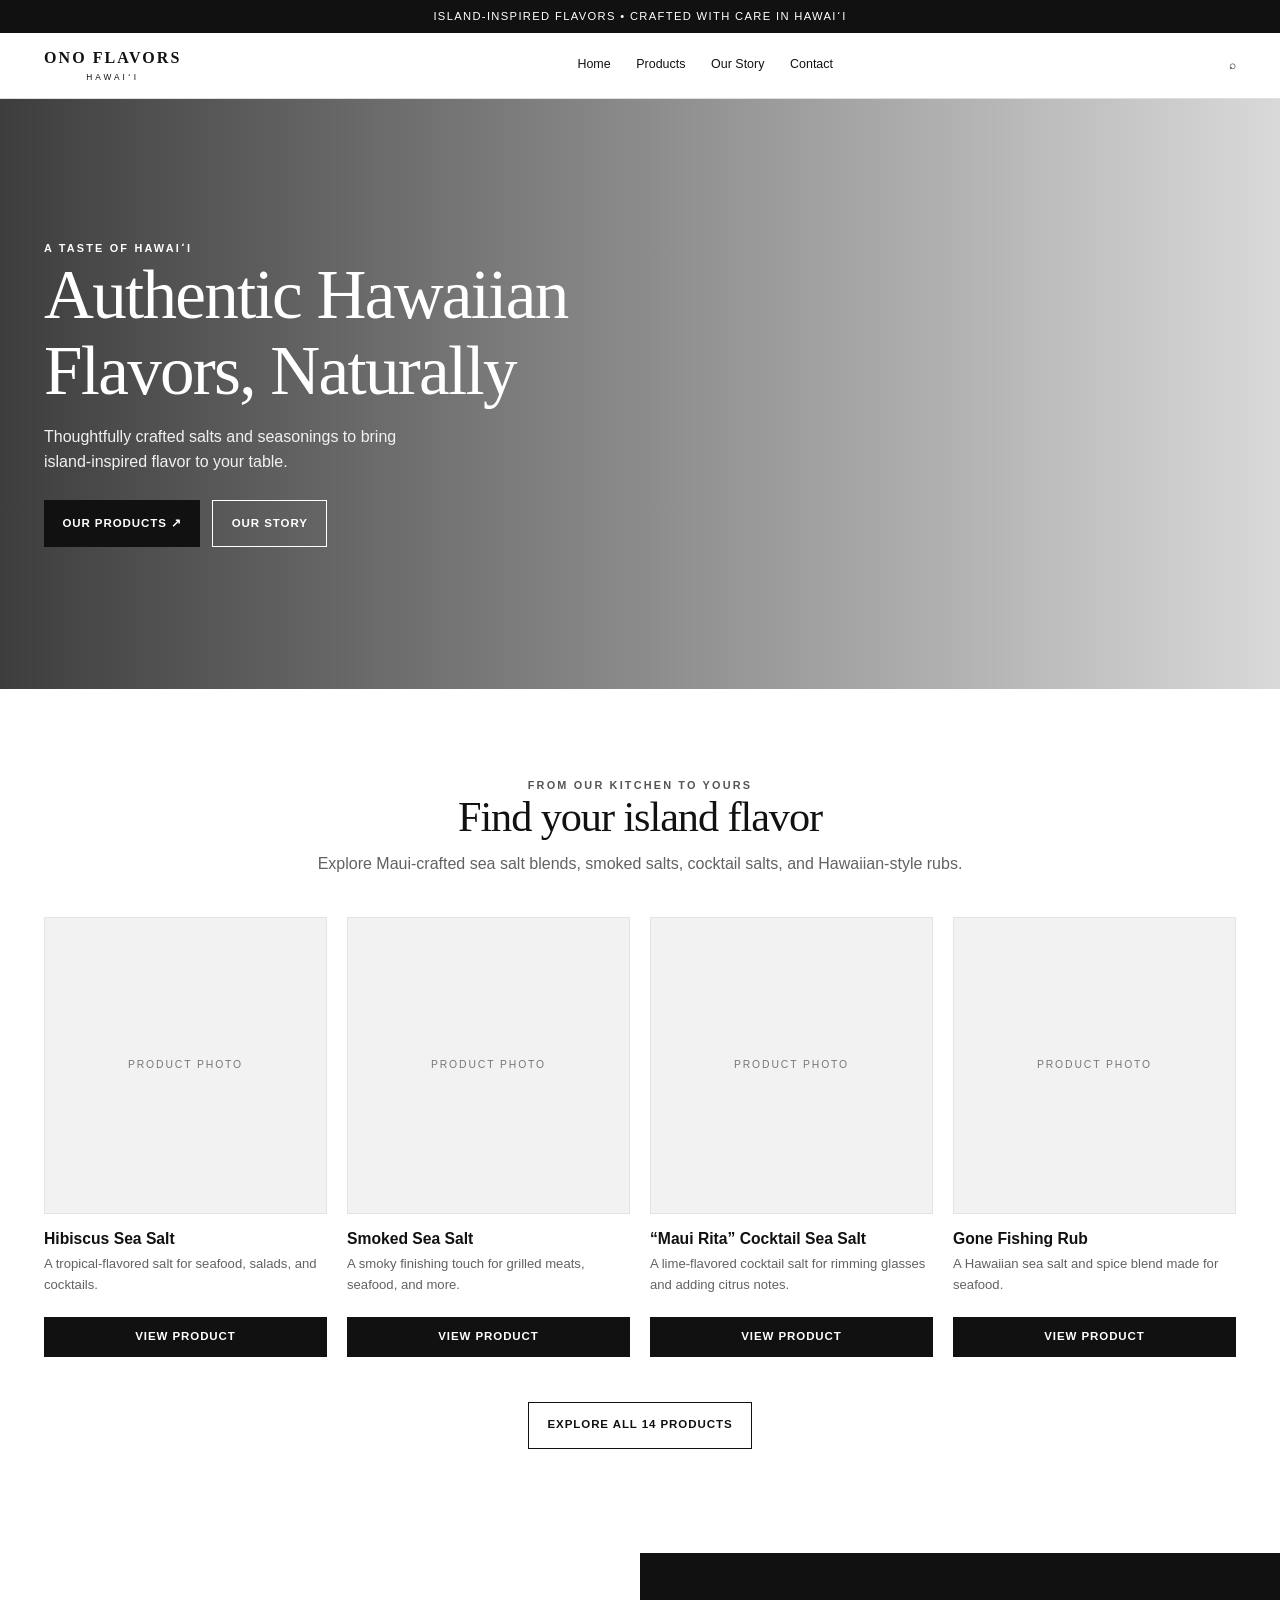
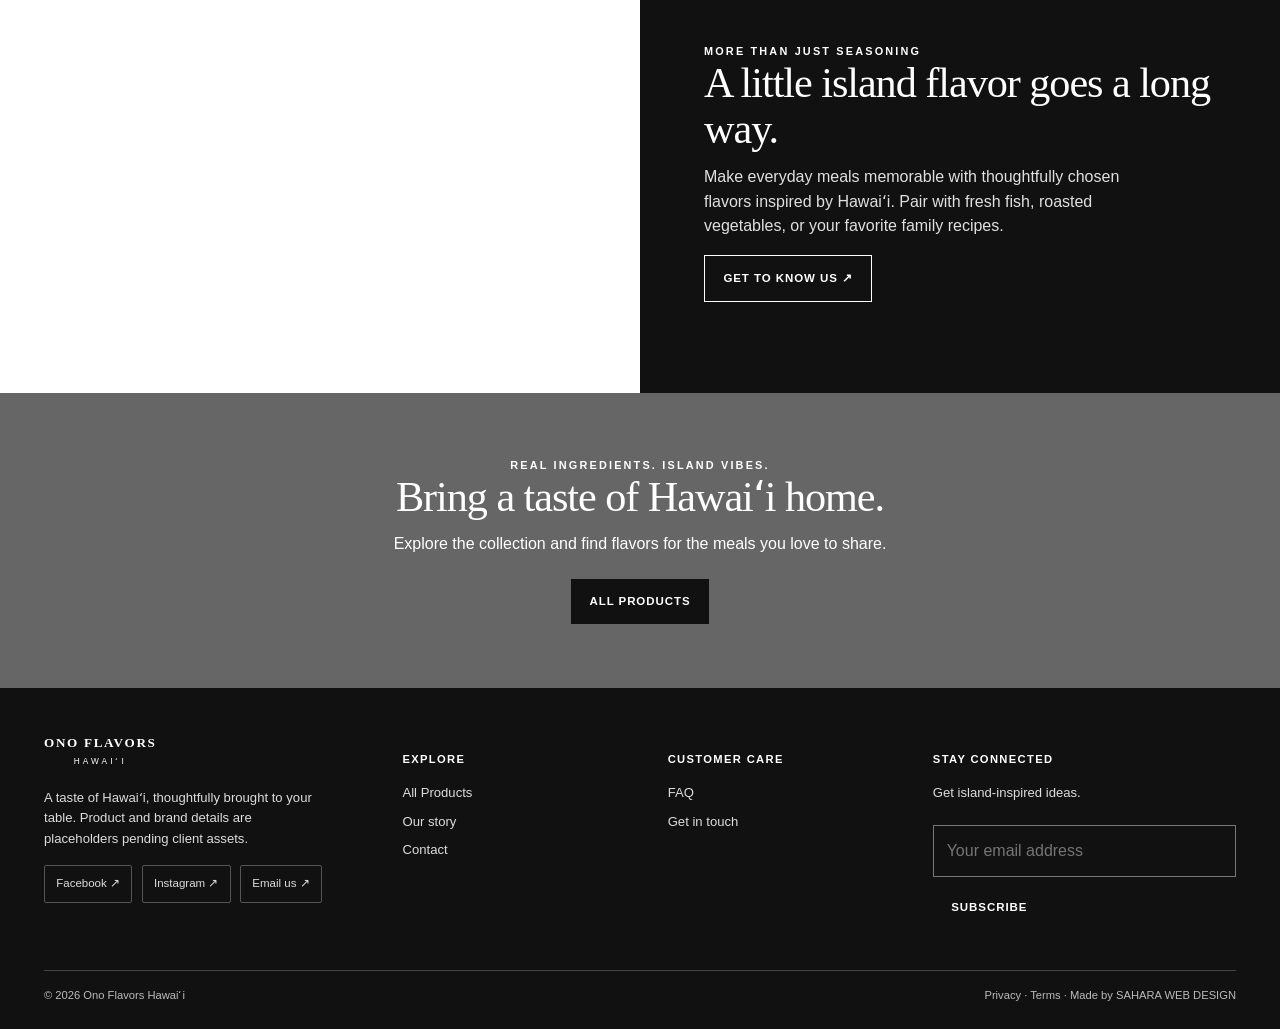
==== index.html @ c67eb8cb "Add files via upload" ====
<!doctype html><html lang="en"><head><meta charset="utf-8"><meta name="viewport" content="width=device-width,initial-scale=1"><meta name="description" content="Ono Flavors Hawaiʻi — island-inspired salts, seasonings, and recipes."><title>Home | Ono Flavors Hawaiʻi</title><link rel="stylesheet" href="assets/styles.css"></head><body>
<div class="announcement">Island-inspired flavors • Crafted with care in Hawaiʻi</div>
<header class="header"><nav class="nav" aria-label="Main navigation">
<button class="icon-button menu-toggle" data-menu-toggle aria-label="Open menu" aria-expanded="false">☰</button>
<a class="logo" href="index.html" aria-label="Ono Flavors Hawaii home">ONO FLAVORS<small>HAWAIʻI</small></a>
<div class="navlinks" data-nav-links>
<a href="index.html">Home</a><a href="shop.html">Products</a><a href="story.html">Our Story</a><a href="contact.html">Contact</a>
</div>
<div class="nav-actions"><a href="shop.html" aria-label="Search products">⌕</a></div>
</nav></header>

<main>
<section class="hero"><div class="hero-inner"><div class="hero-copy"><div class="eyebrow">A taste of Hawaiʻi</div><h1 class="serif">Authentic Hawaiian<br>Flavors, Naturally</h1><p class="lead">Thoughtfully crafted salts and seasonings to bring island-inspired flavor to your table.</p><div class="button-row"><a class="button" href="shop.html">Our Products ↗</a><a class="button outline" href="story.html">Our story</a></div></div></div></section>
<section class="section"><div class="container"><div class="section-head"><div class="eyebrow">From our kitchen to yours</div><h2 class="serif">Find your island flavor</h2><p>Explore Maui-crafted sea salt blends, smoked salts, cocktail salts, and Hawaiian-style rubs.</p></div><div class="product-grid"><article class="product-card"><a class="product-photo placeholder" href="product.html?id=hibiscus-sea-salt" aria-label="View Hibiscus Sea Salt"></a><div class="product-info"><h3><a href="product.html?id=hibiscus-sea-salt">Hibiscus Sea Salt</a></h3><p>A tropical-flavored salt for seafood, salads, and cocktails.</p><a class="button" href="product.html?id=hibiscus-sea-salt">View product</a></div></article><article class="product-card"><a class="product-photo placeholder" href="product.html?id=smoked-sea-salt" aria-label="View Smoked Sea Salt"></a><div class="product-info"><h3><a href="product.html?id=smoked-sea-salt">Smoked Sea Salt</a></h3><p>A smoky finishing touch for grilled meats, seafood, and more.</p><a class="button" href="product.html?id=smoked-sea-salt">View product</a></div></article><article class="product-card"><a class="product-photo placeholder" href="product.html?id=maui-rita-cocktail-sea-salt" aria-label="View Maui Rita Cocktail Sea Salt"></a><div class="product-info"><h3><a href="product.html?id=maui-rita-cocktail-sea-salt">“Maui Rita” Cocktail Sea Salt</a></h3><p>A lime-flavored cocktail salt for rimming glasses and adding citrus notes.</p><a class="button" href="product.html?id=maui-rita-cocktail-sea-salt">View product</a></div></article><article class="product-card"><a class="product-photo placeholder" href="product.html?id=gone-fishing-rub" aria-label="View Gone Fishing Rub"></a><div class="product-info"><h3><a href="product.html?id=gone-fishing-rub">Gone Fishing Rub</a></h3><p>A Hawaiian sea salt and spice blend made for seafood.</p><a class="button" href="product.html?id=gone-fishing-rub">View product</a></div></article></div><p style="text-align:center;margin-top:2rem"><a class="button outline" href="shop.html">Explore all 14 products</a></p></div></section>
<section class="split"><div class="split-image" style="background-image:url('https://images.unsplash.com/photo-1467003909585-2f8a72700288?auto=format&fit=crop&w=1200&q=85')"></div><div class="split-copy"><div class="eyebrow" style="color:#ffffff">More than just seasoning</div><h2 class="serif">A little island flavor goes a long way.</h2><p>Make everyday meals memorable with thoughtfully chosen flavors inspired by Hawaiʻi. Pair with fresh fish, roasted vegetables, or your favorite family recipes.</p><div><a class="button outline" href="story.html">Get to know us ↗</a></div></div></section>

<section class="banner"><div class="eyebrow" style="color:#ffffff">Real ingredients. Island vibes.</div><h2 class="serif">Bring a taste of Hawaiʻi home.</h2><p>Explore the collection and find flavors for the meals you love to share.</p><a class="button" href="shop.html">All Products</a></section>
</main>

<footer class="footer"><div class="container"><div class="footer-grid">
<div><a class="logo" href="index.html" style="color:#ffffff;display:inline-block">ONO FLAVORS<small>HAWAIʻI</small></a><p style="margin-top:1rem;max-width:270px">A taste of Hawaiʻi, thoughtfully brought to your table. Product and brand details are placeholders pending client assets.</p>
<div class="social-links" aria-label="Social and contact links"><a href="https://www.facebook.com/search/top?q=Ono%20Flavors%20Hawaii" target="_blank" rel="noopener noreferrer">Facebook ↗</a><a href="https://www.instagram.com/explore/search/keyword/?q=Ono%20Flavors%20Hawaii" target="_blank" rel="noopener noreferrer">Instagram ↗</a><a href="mailto:onoflavors@gmail.com">Email us ↗</a></div></div>
<div><h4>Explore</h4><div class="footer-links"><a href="shop.html">All Products</a><a href="story.html">Our story</a><a href="contact.html">Contact</a></div></div>
<div><h4>Customer care</h4><div class="footer-links"><a href="faq.html">FAQ</a><a href="contact.html">Get in touch</a></div></div>
<div><h4>Stay connected</h4><p>Get island-inspired ideas.</p><form data-newsletter><input type="email" required placeholder="Your email address" aria-label="Your email address"><button type="submit">Subscribe</button></form></div>
</div><div class="copyright"><span>© 2026 Ono Flavors Hawaiʻi</span><span>Privacy · Terms · Made by SAHARA WEB DESIGN</span></div></div></footer>
<script src="assets/app.js"></script>
</body></html>
---- assets/styles.css ----
:root{--green:#073d38;--green2:#0b5148;--cream:#f7f4ed;--sand:#e9e1d2;--ink:#18312e;--muted:#667572;--white:#fff;--line:#dedbd2;--serif:Georgia,'Times New Roman',serif;--sans:Arial,Helvetica,sans-serif}
*{box-sizing:border-box}html{scroll-behavior:smooth}body{margin:0;background:var(--cream);color:var(--ink);font-family:var(--sans);line-height:1.55}img{max-width:100%;display:block}a{color:inherit;text-decoration:none}button,input,select,textarea{font:inherit}button,.button{border:0;cursor:pointer;display:inline-flex;align-items:center;justify-content:center;gap:.5rem;background:var(--green);color:white;padding:.85rem 1.15rem;text-transform:uppercase;letter-spacing:.08em;font-size:.72rem;font-weight:700;transition:.2s}button:hover,.button:hover{background:var(--green2);transform:translateY(-1px)}.button.outline{background:transparent;border:1px solid currentColor;color:inherit}.announcement{background:var(--green);color:#fff;text-align:center;padding:.48rem 1rem;font-size:.7rem;letter-spacing:.12em;text-transform:uppercase}.header{position:sticky;top:0;z-index:20;background:rgba(247,244,237,.97);border-bottom:1px solid var(--line);backdrop-filter:blur(10px)}.nav{max-width:1240px;margin:auto;padding:1rem 1.5rem;display:flex;align-items:center;justify-content:space-between;gap:1rem}.logo{font-family:var(--serif);font-size:1rem;letter-spacing:.13em;text-align:center;line-height:1.1;font-weight:bold;color:var(--green);white-space:nowrap}.logo small{display:block;font: .52rem var(--sans);letter-spacing:.36em;margin-top:.35rem}.navlinks{display:flex;gap:1.6rem;align-items:center;font-size:.78rem}.navlinks a{padding:.4rem 0;border-bottom:1px solid transparent}.navlinks a:hover,.navlinks a.active{border-color:var(--green)}.nav-actions{display:flex;gap:.9rem;align-items:center;font-size:.78rem}.icon-button{background:none;color:var(--green);padding:.35rem;letter-spacing:0;transform:none}.icon-button:hover{background:var(--sand);transform:none}.menu-toggle{display:none}.container{max-width:1240px;margin:auto;padding:0 1.5rem}.eyebrow{font-size:.68rem;letter-spacing:.2em;text-transform:uppercase;color:var(--green2);font-weight:bold}.serif{font-family:var(--serif);font-weight:400;line-height:1.1;letter-spacing:-.025em}h1,h2,h3,p{margin-top:0}h1{font-size:clamp(2.6rem,5.4vw,5rem);margin-bottom:1rem}h2{font-size:clamp(2rem,3.3vw,3.2rem);margin-bottom:.75rem}h3{font-size:1.25rem}.lead{font-size:1rem;max-width:34rem;color:#e9f0e8}.section{padding:5.5rem 0}.section-head{text-align:center;max-width:650px;margin:0 auto 2.5rem}.section-head p{color:var(--muted)}.hero{min-height:590px;display:flex;align-items:center;color:white;background:linear-gradient(90deg,rgba(3,35,32,.75),rgba(3,35,32,.08)),url('https://images.unsplash.com/photo-1500375592092-40eb2168fd21?auto=format&fit=crop&w=2000&q=85') center/cover}.hero-inner{max-width:1240px;width:100%;margin:auto;padding:5rem 1.5rem}.hero-copy{max-width:590px}.hero .eyebrow{color:#d7dfb6}.hero p{max-width:400px;margin-bottom:1.6rem}.button-row{display:flex;gap:.75rem;flex-wrap:wrap}.product-grid{display:grid;grid-template-columns:repeat(4,minmax(0,1fr));gap:1.25rem}.product-card{min-width:0}.product-photo{aspect-ratio:1/1.05;background:#e7e3da;display:flex;align-items:center;justify-content:center;overflow:hidden;position:relative}.product-photo img{width:100%;height:100%;object-fit:cover;transition:transform .4s}.product-card:hover .product-photo img{transform:scale(1.04)}.product-photo.placeholder{background:linear-gradient(145deg,#e5dfd1,#f4f0e8)}.jar{width:34%;height:54%;border-radius:13% 13% 10% 10%;background:linear-gradient(90deg,#aaa89f,#d0cdc3 35%,#aaa89f);position:relative;box-shadow:0 12px 24px #0001}.jar:before{content:"";position:absolute;top:-11%;left:12%;width:76%;height:13%;background:#777a72;border-radius:3px}.jar:after{content:"ONO\\A FLAVORS";white-space:pre;text-align:center;position:absolute;left:9%;right:9%;top:36%;padding:.5rem 0;background:#f4eee0;color:#21453d;font:700 clamp(6px,.8vw,11px) var(--serif);letter-spacing:.08em}.product-info{padding:.8rem 0}.product-info h3{font-size:.98rem;margin:0 0 .2rem}.product-info p{font-size:.82rem;color:var(--muted);margin:0 0 .65rem}.price{font-weight:700;font-size:.86rem}.product-info .button{margin-top:.7rem;width:100%;padding:.7rem}.split{display:grid;grid-template-columns:1fr 1fr;min-height:440px}.split-image{background:center/cover;min-height:360px}.split-copy{background:var(--green);color:#fff;padding:clamp(2rem,5vw,5rem);display:flex;flex-direction:column;justify-content:center}.split-copy p{max-width:440px;color:#dfe8df}.category-grid{display:grid;grid-template-columns:repeat(4,1fr);gap:1rem}.category{position:relative;min-height:210px;background:#d9d7cb;overflow:hidden;display:flex;align-items:end;padding:1.2rem;color:white}.category:before{content:"";position:absolute;inset:0;background:linear-gradient(0deg,#082e29c9,transparent 75%),var(--bg);background-size:cover;background-position:center;transition:transform .4s}.category:hover:before{transform:scale(1.04)}.category span{position:relative;font:1.5rem var(--serif)}.banner{padding:4rem 1.5rem;text-align:center;color:white;background:linear-gradient(#083b37a8,#083b37a8),url('https://images.unsplash.com/photo-1500375592092-40eb2168fd21?auto=format&fit=crop&w=1800&q=80') center/cover}.banner p{margin:.5rem auto 1.4rem;max-width:600px}.footer{background:#062f2c;color:#f6f1e7;padding:3rem 0 1.5rem}.footer-grid{display:grid;grid-template-columns:1.4fr 1fr 1fr 1.3fr;gap:2rem}.footer h4{font-size:.7rem;letter-spacing:.12em;text-transform:uppercase}.footer a,.footer p{font-size:.82rem;color:#cbd8d0}.footer-links{display:grid;gap:.5rem}.footer input{width:100%;padding:.8rem;border:1px solid #72908a;background:transparent;color:white;margin:.5rem 0}.copyright{border-top:1px solid #365b55;margin-top:2.5rem;padding-top:1rem;display:flex;justify-content:space-between;font-size:.7rem;color:#b9cbc3}.page-hero{padding:4.5rem 1rem;text-align:center;color:white;background:linear-gradient(#083b37a0,#083b37a0),url('https://images.unsplash.com/photo-1470770841072-f978cf4d019e?auto=format&fit=crop&w=1800&q=80') center/cover}.page-hero p{max-width:650px;margin:.5rem auto 0}.shop-layout{display:grid;grid-template-columns:220px 1fr;gap:2rem}.filters{border-right:1px solid var(--line);padding-right:1.4rem}.filters h3{font:1.2rem var(--serif)}.filter-option{display:flex;gap:.55rem;margin:.6rem 0;font-size:.85rem}.shop-toolbar{display:flex;align-items:center;justify-content:space-between;gap:1rem;margin-bottom:1.2rem}.shop-toolbar select{padding:.65rem;border:1px solid var(--line);background:transparent}.product-detail{display:grid;grid-template-columns:1.05fr 1fr;gap:4rem;align-items:start}.detail-image{aspect-ratio:1/1;background:#e7e3da;display:grid;place-items:center}.detail-copy{padding:1rem 0}.detail-copy h1{font-size:clamp(2.2rem,4vw,3.7rem)}.detail-copy .price{font-size:1.2rem}.detail-copy p{color:var(--muted)}.quantity{display:flex;align-items:center;gap:.7rem;margin:1.2rem 0}.quantity button{padding:.55rem .8rem;background:var(--sand);color:var(--green)}.quantity span{min-width:1.5rem;text-align:center}.detail-copy .button{width:100%;margin-bottom:1rem}.trust-list{display:grid;gap:.65rem;font-size:.82rem;margin:1.4rem 0}.tabs{display:flex;gap:1.5rem;border-bottom:1px solid var(--line);margin-top:3rem}.tabs button{background:none;color:var(--muted);padding:.8rem 0;border-bottom:2px solid transparent;letter-spacing:0;text-transform:none}.tabs button.active{border-color:var(--green);color:var(--green)}.story-layout{display:grid;grid-template-columns:1fr 1fr;gap:3rem;align-items:center}.story-image{min-height:480px;background:center/cover url('https://images.unsplash.com/photo-1470770841072-f978cf4d019e?auto=format&fit=crop&w=1200&q=80')}.value-grid{display:grid;grid-template-columns:repeat(3,1fr);gap:1.5rem;text-align:center;margin-top:3rem}.value-grid article{padding:1.5rem;border-top:1px solid var(--line)}.value-grid h3{font-family:var(--serif)}.recipe-grid{display:grid;grid-template-columns:repeat(3,1fr);gap:1.3rem}.recipe-photo{aspect-ratio:4/3;background:center/cover}.recipe-card h3{font:1.4rem var(--serif);margin:.8rem 0 .4rem}.recipe-card p{font-size:.86rem;color:var(--muted)}.contact-layout{display:grid;grid-template-columns:.8fr 1.2fr;gap:4rem}.form{display:grid;gap:1rem}.form label{font-size:.8rem;font-weight:bold}.form input,.form textarea,.form select{display:block;width:100%;margin-top:.35rem;padding:.85rem;border:1px solid var(--line);background:#fffdf8;color:var(--ink)}.form textarea{min-height:130px;resize:vertical}.notice{background:#e6eee5;padding:1rem;margin:1rem 0;color:var(--green);font-size:.9rem;display:none}.cart-empty{text-align:center;padding:4rem 1rem}.cart-table{width:100%;border-collapse:collapse}.cart-table td,.cart-table th{text-align:left;padding:1rem;border-bottom:1px solid var(--line)}.cart-table th{font-size:.7rem;text-transform:uppercase;letter-spacing:.1em}.cart-actions{display:flex;justify-content:space-between;gap:1rem;margin-top:1.5rem}.small-note{font-size:.76rem;color:var(--muted)}.mobile-only{display:none}
@media(max-width:900px){.navlinks{gap:.8rem}.product-grid{grid-template-columns:repeat(2,1fr)}.category-grid{grid-template-columns:repeat(2,1fr)}.footer-grid{grid-template-columns:repeat(2,1fr)}.product-detail{gap:2rem}.shop-layout{grid-template-columns:180px 1fr}.recipe-grid{grid-template-columns:repeat(2,1fr)}}
@media(max-width:680px){.announcement{font-size:.6rem}.nav{padding:.8rem 1rem}.menu-toggle{display:inline-flex}.navlinks{display:none;position:absolute;top:100%;left:0;right:0;background:var(--cream);padding:1rem 1.2rem 1.5rem;border-bottom:1px solid var(--line);flex-direction:column;align-items:stretch;gap:.2rem}.navlinks.open{display:flex}.navlinks a{padding:.75rem 0}.nav-actions{gap:.4rem}.logo{font-size:.85rem}.container{padding:0 1rem}.hero{min-height:590px;background-position:58% center}.hero-inner{padding:4rem 1rem}.lead{font-size:.92rem}.section{padding:3.6rem 0}.section-head{margin-bottom:1.8rem}.product-grid{gap:1rem}.product-info h3{font-size:.88rem}.product-info .button{font-size:.62rem}.split{grid-template-columns:1fr}.split-image{min-height:280px}.split-copy{padding:2.5rem 1.2rem}.category-grid{gap:.65rem}.category{min-height:160px;padding:.8rem}.category span{font-size:1.2rem}.footer-grid{grid-template-columns:1fr 1fr;gap:1.8rem 1rem}.footer-grid>div:first-child,.footer-grid>div:last-child{grid-column:1/-1}.copyright{gap:1rem;flex-direction:column}.page-hero{padding:3.5rem 1rem}.shop-layout{grid-template-columns:1fr}.filters{border-right:0;border-bottom:1px solid var(--line);padding:0 0 1rem}.filter-row{display:flex;flex-wrap:wrap;gap:.5rem 1rem}.filter-option{margin:.2rem 0}.shop-toolbar{align-items:flex-start;flex-direction:column}.product-detail{grid-template-columns:1fr;gap:1rem}.detail-image{max-height:420px}.detail-copy{padding:0}.story-layout,.contact-layout{grid-template-columns:1fr;gap:2rem}.story-image{min-height:300px;order:-1}.value-grid{grid-template-columns:1fr;gap:0}.recipe-grid{grid-template-columns:1fr}.tabs{gap:.9rem;overflow:auto}.tabs button{white-space:nowrap}.cart-table th:nth-child(2),.cart-table td:nth-child(2){display:none}.cart-actions{flex-direction:column}.mobile-only{display:block}.desktop-only{display:none}}


/* October refresh: Hawaiian coastline + natural salt editorial direction */
.page-hero{
  position:relative;isolation:isolate;overflow:hidden;
  background-image:linear-gradient(90deg,rgba(4,43,39,.78),rgba(4,43,39,.48)),url('https://images.unsplash.com/photo-1500375592092-40eb2168fd21?auto=format&fit=crop&w=2000&q=88');
  background-position:center 54%;
}
.page-hero:after{content:"";position:absolute;inset:0;z-index:-1;pointer-events:none;opacity:.28;background:radial-gradient(ellipse at 82% 15%,rgba(238,232,207,.32),transparent 30%),linear-gradient(135deg,transparent 45%,rgba(8,48,43,.3));}
.story-page-hero{padding:5.2rem 1rem 5rem;background-image:linear-gradient(90deg,rgba(3,39,35,.73),rgba(3,39,35,.35)),url('https://images.unsplash.com/photo-1500375592092-40eb2168fd21?auto=format&fit=crop&w=2200&q=90');background-position:center 58%;}
.story-page-hero h1{font-size:clamp(3rem,6.5vw,5.8rem);text-shadow:0 2px 20px rgba(0,0,0,.16)}
.story-image{position:relative;min-height:480px;background-image:linear-gradient(0deg,rgba(4,43,39,.08),rgba(4,43,39,.02)),url('https://images.unsplash.com/photo-1518110925495-5fe2fda0442c?auto=format&fit=crop&w=1400&q=88');background-position:center;background-size:cover;}
.story-image:after{content:"";position:absolute;inset:0;border:1px solid rgba(255,255,255,.28);pointer-events:none}
.social-links{display:flex;flex-wrap:wrap;gap:.6rem;margin-top:1rem}
.social-links a{display:inline-flex;align-items:center;gap:.35rem;border:1px solid rgba(203,216,208,.35);padding:.55rem .7rem;color:#f6f1e7;border-radius:2px;font-size:.72rem;transition:background .2s,border-color .2s}
.social-links a:hover{background:rgba(255,255,255,.08);border-color:#cbd8d0}
.social-note{font-size:.68rem;color:#b9cbc3;display:block;margin-top:.55rem;line-height:1.5}
@media(max-width:680px){
  .story-page-hero{padding:3.6rem 1rem 3.5rem;background-position:57% center}
  .story-page-hero h1{font-size:clamp(2.8rem,13vw,4.2rem)}
  .page-hero p{font-size:.92rem;max-width:32rem}
  .story-image{min-height:270px;order:-1}
  .social-links{gap:.45rem}
  .social-links a{font-size:.68rem;padding:.55rem .6rem}
}

.contact-social{display:flex;flex-wrap:wrap;gap:.55rem;margin:.5rem 0 1rem}.contact-social a{font-size:.78rem;padding:.6rem .75rem;border:1px solid var(--line);color:var(--green)}.contact-social a:hover{background:var(--sand)}

/* Product collection introduction panels */
.intro-grid{display:grid;grid-template-columns:repeat(2,minmax(0,1fr));gap:1rem;margin-top:2rem}.intro-grid article{padding:1.5rem;border:1px solid var(--line);background:rgba(255,255,255,.32)}.intro-grid h3{margin:0 0 .65rem;font-family:Georgia,serif;font-size:1.35rem}.intro-grid p{margin:0;color:var(--muted);line-height:1.7}.collection-intros{padding-bottom:2rem}@media(max-width:650px){.intro-grid{grid-template-columns:1fr}.intro-grid article{padding:1.2rem}}

/* Product collection clarity and consistent card alignment */
.product-collection{margin:0 0 clamp(3rem,6vw,5rem);scroll-margin-top:2rem}
.collection-heading{display:flex;align-items:end;justify-content:space-between;gap:1.5rem;padding:0 0 1.25rem;margin:0 0 1.4rem;border-bottom:1px solid var(--line)}
.collection-heading .eyebrow{margin-bottom:.4rem}
.collection-heading h2{font-size:clamp(1.7rem,2.6vw,2.4rem);margin:0 0 .4rem}
.collection-heading p:not(.eyebrow){margin:0;color:var(--muted);max-width:620px}
.collection-count{white-space:nowrap;color:var(--muted);font-size:.85rem;padding-bottom:.25rem}
.product-collection .product-grid{display:grid;grid-template-columns:repeat(4,minmax(0,1fr));gap:1.5rem;align-items:stretch}
.product-collection .product-card{display:flex;flex-direction:column;height:100%;min-width:0}
.product-collection .product-photo{width:100%;aspect-ratio:1/1;flex-shrink:0}
.product-collection .product-info{display:flex;flex-direction:column;align-items:stretch;flex:1;padding:1rem 0 0}
.product-collection .product-info .eyebrow{min-height:2.4em;line-height:1.3;margin-bottom:.55rem}
.product-collection .product-info h3{min-height:2.6em;line-height:1.3;margin-bottom:.55rem}
.product-collection .product-info>p:not(.eyebrow){flex:1;line-height:1.55;margin-bottom:1rem}
.product-collection .price{margin-top:auto;padding-top:.25rem}
.product-collection .product-info .button{margin-top:.85rem;min-height:3.25rem;display:flex;align-items:center;justify-content:center}
@media(max-width:1100px){.product-collection .product-grid{grid-template-columns:repeat(3,minmax(0,1fr));gap:1.25rem}}
@media(max-width:760px){.shop-layout{grid-template-columns:1fr;gap:1.5rem}.filters{border-right:0;border-bottom:1px solid var(--line);padding:0 0 1.25rem}.filter-row{display:grid;grid-template-columns:repeat(2,minmax(0,1fr));gap:.15rem 1rem}.collection-heading{align-items:flex-start;flex-direction:column;gap:.65rem}.collection-count{padding:0}.product-collection .product-grid{grid-template-columns:repeat(2,minmax(0,1fr));gap:1.25rem 1rem}.product-collection .product-info .eyebrow{font-size:.68rem;min-height:0}.product-collection .product-info h3{font-size:.98rem;min-height:2.5em}.product-collection .product-info>p:not(.eyebrow){font-size:.82rem}.product-collection .product-info .button{font-size:.75rem;padding:.7rem .45rem}}
@media(max-width:420px){.product-collection .product-grid{grid-template-columns:1fr}.product-collection .product-card{display:grid;grid-template-columns:112px minmax(0,1fr);gap:.9rem;align-items:start}.product-collection .product-photo{aspect-ratio:1;width:112px}.product-collection .product-info{padding:0}.product-collection .product-info .eyebrow{min-height:0}.product-collection .product-info h3{min-height:0}.product-collection .product-info>p:not(.eyebrow){font-size:.8rem}.product-collection .product-info .button{min-height:2.8rem}}


/* Approved direction: monochrome brand system with island photography kept natural. */
:root{--green:#111111;--green2:#333333;--cream:#ffffff;--sand:#eeeeee;--ink:#111111;--muted:#626262;--white:#ffffff;--line:#dedede}
body{background:#fff;color:#111}
button,.button{background:#111;color:#fff}
button:hover,.button:hover{background:#333}
.button.outline{background:transparent;color:inherit;border-color:currentColor}
.announcement{background:#111;color:#fff}
.header{background:rgba(255,255,255,.97);border-bottom-color:#dedede}
.logo{color:#111}
.navlinks a:hover,.navlinks a.active{border-color:#111}
.icon-button{color:#111}
.icon-button:hover{background:#eee}
.eyebrow{color:#555}
.hero{background-image:linear-gradient(90deg,rgba(0,0,0,.76),rgba(0,0,0,.15)),url('https://images.unsplash.com/photo-1500375592092-40eb2168fd21?auto=format&fit=crop&w=2000&q=85')}
.hero .eyebrow,.split-copy .eyebrow,.banner .eyebrow{color:#fff!important}
.lead{color:#f1f1f1}
.product-photo.placeholder{background:#f2f2f2;border:1px solid #e3e3e3}
.product-photo.placeholder .jar{display:none}
.product-photo.placeholder:after{content:'PRODUCT PHOTO';font-size:.65rem;letter-spacing:.18em;color:#777}
.split-copy{background:#111;color:#fff}
.split-copy p{color:#e0e0e0}
.category{background:#d8d8d8}
.category:before{background:linear-gradient(0deg,#000c,transparent 75%),var(--bg);background-size:cover;background-position:center;filter:grayscale(100%)}
.banner{background-image:linear-gradient(#0009,#0009),url('https://images.unsplash.com/photo-1500375592092-40eb2168fd21?auto=format&fit=crop&w=1800&q=80')}
.footer{background:#111;color:#fff}
.footer a,.footer p{color:#ddd}
.footer input{border-color:#777;color:#fff}
.copyright{border-color:#444;color:#bbb}
.page-hero,.story-page-hero{background-image:linear-gradient(90deg,rgba(0,0,0,.75),rgba(0,0,0,.42)),url('https://images.unsplash.com/photo-1500375592092-40eb2168fd21?auto=format&fit=crop&w=2000&q=88');filter:none}
.story-image{background-image:linear-gradient(0deg,rgba(0,0,0,.12),rgba(0,0,0,.02)),url('https://images.unsplash.com/photo-1518110925495-5fe2fda0442c?auto=format&fit=crop&w=1400&q=88')}
.intro-grid article{background:#fff;border-color:#ddd}
.contact-social a{color:#111}
.contact-social a:hover{background:#eee}
.form input,.form textarea,.form select{background:#fff;color:#111;border-color:#ccc}
.notice{background:#f0f0f0;color:#111}
.quantity button{background:#eee;color:#111}
.tabs button.active{border-color:#111;color:#111}
.navlinks{color:#111}
@media(max-width:680px){.navlinks{background:#fff}}

/* Product page category navigation — cards remain unchanged. */
.collection-nav{position:sticky;top:72px;z-index:15;background:#fff;border-bottom:1px solid #ddd;border-top:1px solid #eee}
.collection-nav-inner{max-width:1240px;margin:0 auto;padding:.85rem 1.5rem;display:flex;align-items:center;justify-content:center;gap:clamp(1rem,3vw,2.5rem);overflow-x:auto;scrollbar-width:thin}
.collection-nav a{flex:0 0 auto;font-size:.76rem;font-weight:700;letter-spacing:.025em;padding:.35rem 0;border-bottom:2px solid transparent;white-space:nowrap}
.collection-nav a:hover,.collection-nav a:focus-visible{border-color:#111}
.product-listing{padding-top:2.25rem}
.product-collection{scroll-margin-top:140px}
@media(max-width:680px){.collection-nav{top:60px}.collection-nav-inner{justify-content:flex-start;padding:.75rem 1rem;gap:1.35rem}.collection-nav a{font-size:.72rem}.product-listing{padding-top:1.5rem}}

/* Products page hero: restrained black-and-white layout */
.products-hero{background:#fff;color:#111;border-bottom:1px solid #e4e4e4;min-height:590px;display:flex;align-items:center;padding:5rem 1.5rem}
.products-hero-inner{max-width:1240px;margin:0 auto}
.products-hero .eyebrow{color:#555;margin-bottom:.45rem;letter-spacing:.16em;font-size:.75rem;font-weight:700}
.products-hero h1{font-size:clamp(2.6rem,5vw,4.6rem);margin:0 0 .7rem;max-width:800px}
.products-hero p:last-child{max-width:650px;color:#555;margin:0;font-size:1.05rem;line-height:1.7}
@media(max-width:680px){.products-hero{min-height:590px;padding:4rem 1rem}.products-hero h1{font-size:clamp(2.4rem,10vw,3.4rem)}.products-hero p:last-child{font-size:.95rem}}

/* Center product cards within each collection, including collections with fewer items. */
.product-collection .product-grid{grid-template-columns:repeat(auto-fit,minmax(min(100%,240px),260px));justify-content:center;}
@media(max-width:760px){.product-collection .product-grid{grid-template-columns:repeat(2,minmax(0,260px));justify-content:center;}}
@media(max-width:420px){.product-collection .product-grid{grid-template-columns:minmax(0,1fr);justify-content:center;}}

/* Our Story page layout pass: homepage-height hero; client photo to be supplied later. */
.story-page-hero{position:relative;min-height:590px;padding:5rem 1.5rem;display:flex;align-items:center;justify-content:center;text-align:center;color:#111;background:#fff;border-bottom:1px solid #dedede;}
.story-page-hero:after{display:none}
.story-hero-inner{max-width:900px;margin:0 auto}
.story-page-hero .eyebrow{color:#555}
.story-page-hero h1{font-size:clamp(3rem,6.5vw,5.8rem);text-shadow:none;margin-bottom:1rem}
.story-page-hero p{max-width:650px;margin:.5rem auto 0;color:#555;font-size:1.05rem}
.story-image{min-height:480px;background:#f2f2f2;border:1px solid #dedede}
.story-image:after{content:'PHOTO TO BE ADDED';display:flex;align-items:center;justify-content:center;color:#777;font-size:.7rem;letter-spacing:.18em;border:0}
@media(max-width:680px){.story-page-hero{min-height:590px;padding:4rem 1rem}.story-page-hero h1{font-size:clamp(2.8rem,13vw,4.2rem)}.story-page-hero p{font-size:.92rem}.story-image{min-height:300px}}

.story-closing{margin:clamp(3rem,7vw,6rem) auto 0;max-width:760px;text-align:center;padding:clamp(2rem,5vw,4rem) 1.5rem;border-top:1px solid var(--line,#d8d8d8)}.story-closing p{max-width:620px;margin:1rem auto;line-height:1.7}
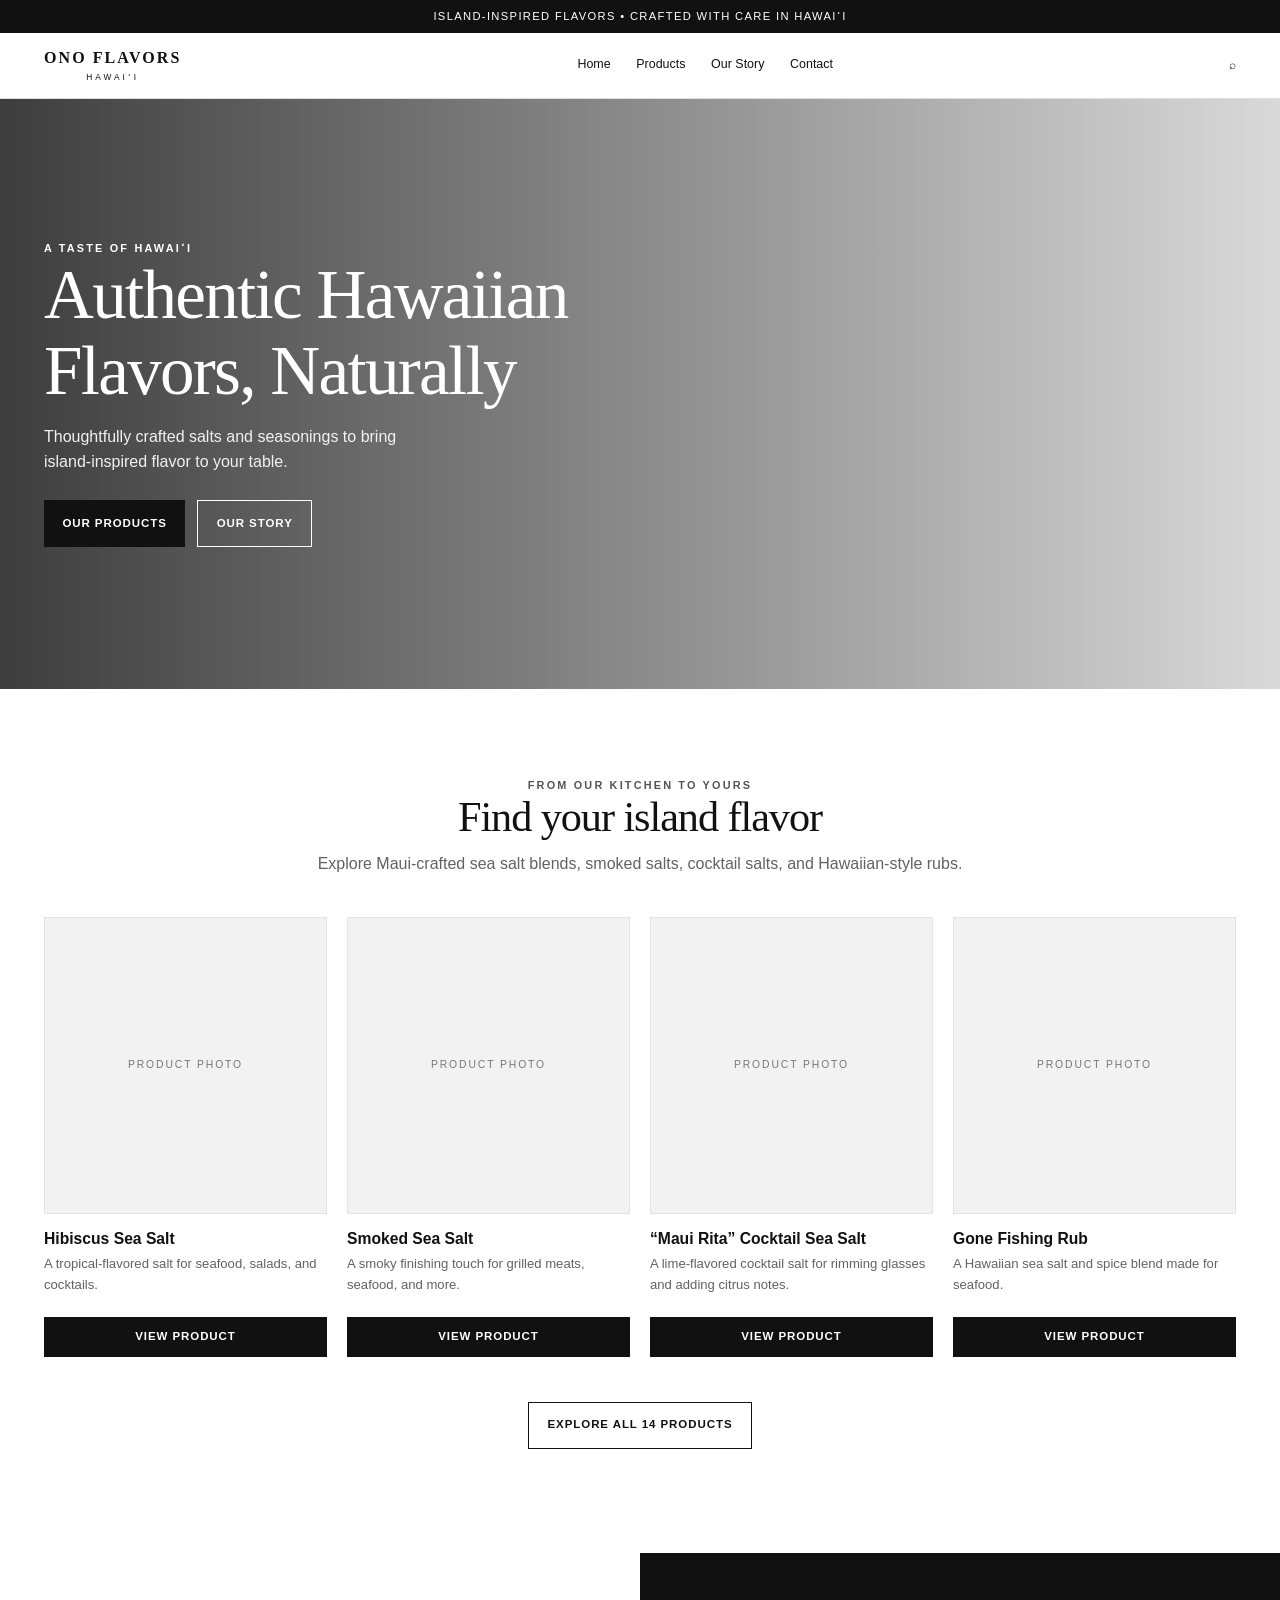
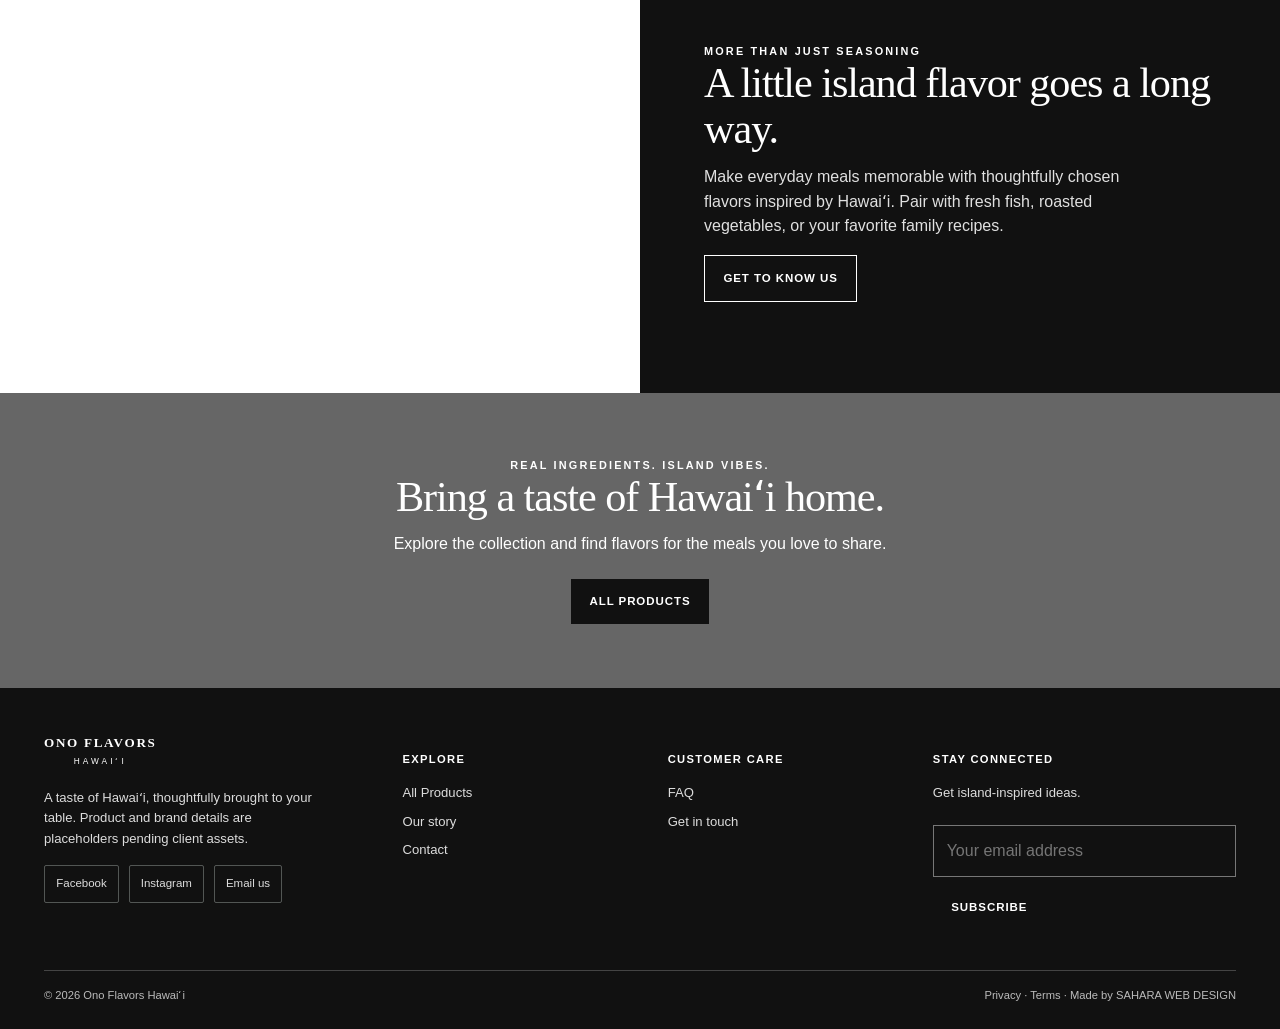
==== commit 1f0b4a31: "Remove external-link arrow symbols" ====
--- a/index.html
+++ b/index.html
@@ -10,16 +10,16 @@
 </nav></header>
 
 <main>
-<section class="hero"><div class="hero-inner"><div class="hero-copy"><div class="eyebrow">A taste of Hawaiʻi</div><h1 class="serif">Authentic Hawaiian<br>Flavors, Naturally</h1><p class="lead">Thoughtfully crafted salts and seasonings to bring island-inspired flavor to your table.</p><div class="button-row"><a class="button" href="shop.html">Our Products ↗</a><a class="button outline" href="story.html">Our story</a></div></div></div></section>
+<section class="hero"><div class="hero-inner"><div class="hero-copy"><div class="eyebrow">A taste of Hawaiʻi</div><h1 class="serif">Authentic Hawaiian<br>Flavors, Naturally</h1><p class="lead">Thoughtfully crafted salts and seasonings to bring island-inspired flavor to your table.</p><div class="button-row"><a class="button" href="shop.html">Our Products </a><a class="button outline" href="story.html">Our story</a></div></div></div></section>
 <section class="section"><div class="container"><div class="section-head"><div class="eyebrow">From our kitchen to yours</div><h2 class="serif">Find your island flavor</h2><p>Explore Maui-crafted sea salt blends, smoked salts, cocktail salts, and Hawaiian-style rubs.</p></div><div class="product-grid"><article class="product-card"><a class="product-photo placeholder" href="product.html?id=hibiscus-sea-salt" aria-label="View Hibiscus Sea Salt"></a><div class="product-info"><h3><a href="product.html?id=hibiscus-sea-salt">Hibiscus Sea Salt</a></h3><p>A tropical-flavored salt for seafood, salads, and cocktails.</p><a class="button" href="product.html?id=hibiscus-sea-salt">View product</a></div></article><article class="product-card"><a class="product-photo placeholder" href="product.html?id=smoked-sea-salt" aria-label="View Smoked Sea Salt"></a><div class="product-info"><h3><a href="product.html?id=smoked-sea-salt">Smoked Sea Salt</a></h3><p>A smoky finishing touch for grilled meats, seafood, and more.</p><a class="button" href="product.html?id=smoked-sea-salt">View product</a></div></article><article class="product-card"><a class="product-photo placeholder" href="product.html?id=maui-rita-cocktail-sea-salt" aria-label="View Maui Rita Cocktail Sea Salt"></a><div class="product-info"><h3><a href="product.html?id=maui-rita-cocktail-sea-salt">“Maui Rita” Cocktail Sea Salt</a></h3><p>A lime-flavored cocktail salt for rimming glasses and adding citrus notes.</p><a class="button" href="product.html?id=maui-rita-cocktail-sea-salt">View product</a></div></article><article class="product-card"><a class="product-photo placeholder" href="product.html?id=gone-fishing-rub" aria-label="View Gone Fishing Rub"></a><div class="product-info"><h3><a href="product.html?id=gone-fishing-rub">Gone Fishing Rub</a></h3><p>A Hawaiian sea salt and spice blend made for seafood.</p><a class="button" href="product.html?id=gone-fishing-rub">View product</a></div></article></div><p style="text-align:center;margin-top:2rem"><a class="button outline" href="shop.html">Explore all 14 products</a></p></div></section>
-<section class="split"><div class="split-image" style="background-image:url('https://images.unsplash.com/photo-1467003909585-2f8a72700288?auto=format&fit=crop&w=1200&q=85')"></div><div class="split-copy"><div class="eyebrow" style="color:#ffffff">More than just seasoning</div><h2 class="serif">A little island flavor goes a long way.</h2><p>Make everyday meals memorable with thoughtfully chosen flavors inspired by Hawaiʻi. Pair with fresh fish, roasted vegetables, or your favorite family recipes.</p><div><a class="button outline" href="story.html">Get to know us ↗</a></div></div></section>
+<section class="split"><div class="split-image" style="background-image:url('https://images.unsplash.com/photo-1467003909585-2f8a72700288?auto=format&fit=crop&w=1200&q=85')"></div><div class="split-copy"><div class="eyebrow" style="color:#ffffff">More than just seasoning</div><h2 class="serif">A little island flavor goes a long way.</h2><p>Make everyday meals memorable with thoughtfully chosen flavors inspired by Hawaiʻi. Pair with fresh fish, roasted vegetables, or your favorite family recipes.</p><div><a class="button outline" href="story.html">Get to know us </a></div></div></section>
 
 <section class="banner"><div class="eyebrow" style="color:#ffffff">Real ingredients. Island vibes.</div><h2 class="serif">Bring a taste of Hawaiʻi home.</h2><p>Explore the collection and find flavors for the meals you love to share.</p><a class="button" href="shop.html">All Products</a></section>
 </main>
 
 <footer class="footer"><div class="container"><div class="footer-grid">
 <div><a class="logo" href="index.html" style="color:#ffffff;display:inline-block">ONO FLAVORS<small>HAWAIʻI</small></a><p style="margin-top:1rem;max-width:270px">A taste of Hawaiʻi, thoughtfully brought to your table. Product and brand details are placeholders pending client assets.</p>
-<div class="social-links" aria-label="Social and contact links"><a href="https://www.facebook.com/search/top?q=Ono%20Flavors%20Hawaii" target="_blank" rel="noopener noreferrer">Facebook ↗</a><a href="https://www.instagram.com/explore/search/keyword/?q=Ono%20Flavors%20Hawaii" target="_blank" rel="noopener noreferrer">Instagram ↗</a><a href="mailto:onoflavors@gmail.com">Email us ↗</a></div></div>
+<div class="social-links" aria-label="Social and contact links"><a href="https://www.facebook.com/search/top?q=Ono%20Flavors%20Hawaii" target="_blank" rel="noopener noreferrer">Facebook </a><a href="https://www.instagram.com/explore/search/keyword/?q=Ono%20Flavors%20Hawaii" target="_blank" rel="noopener noreferrer">Instagram </a><a href="mailto:onoflavors@gmail.com">Email us </a></div></div>
 <div><h4>Explore</h4><div class="footer-links"><a href="shop.html">All Products</a><a href="story.html">Our story</a><a href="contact.html">Contact</a></div></div>
 <div><h4>Customer care</h4><div class="footer-links"><a href="faq.html">FAQ</a><a href="contact.html">Get in touch</a></div></div>
 <div><h4>Stay connected</h4><p>Get island-inspired ideas.</p><form data-newsletter><input type="email" required placeholder="Your email address" aria-label="Your email address"><button type="submit">Subscribe</button></form></div>
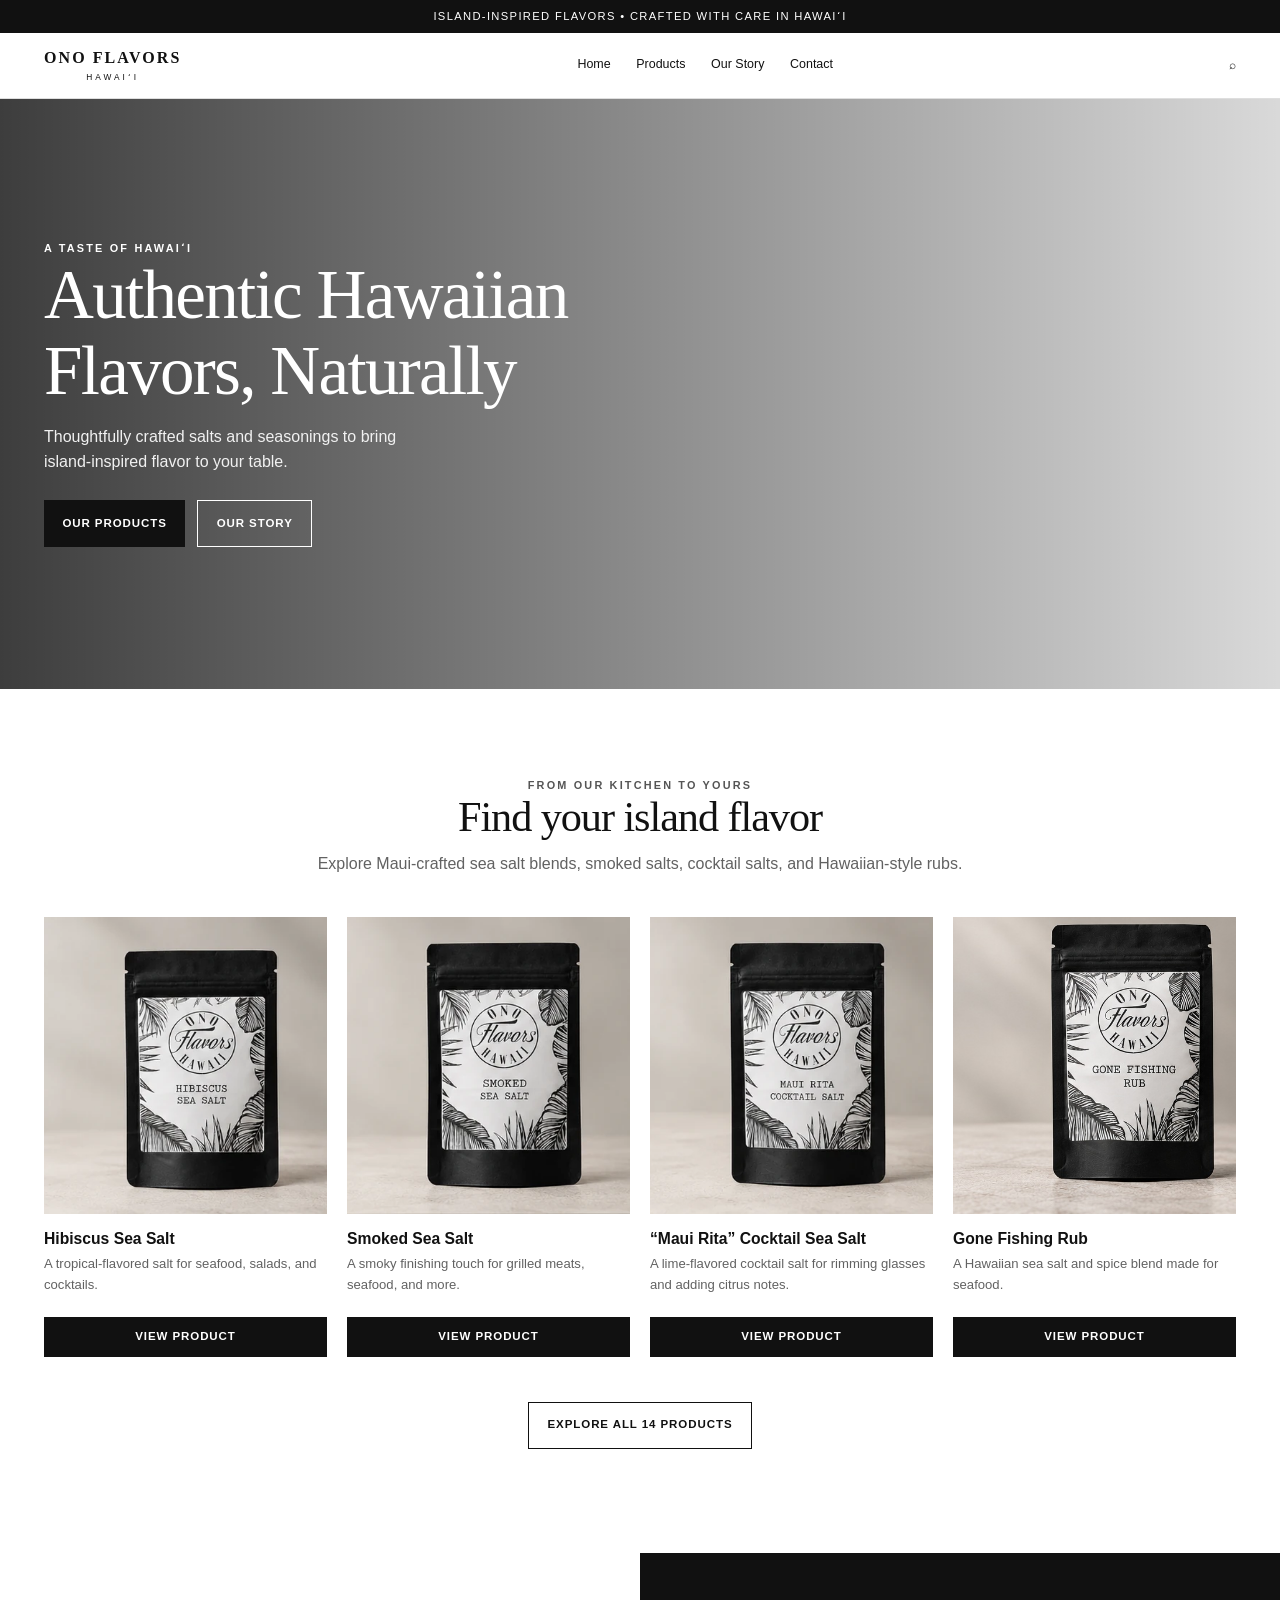
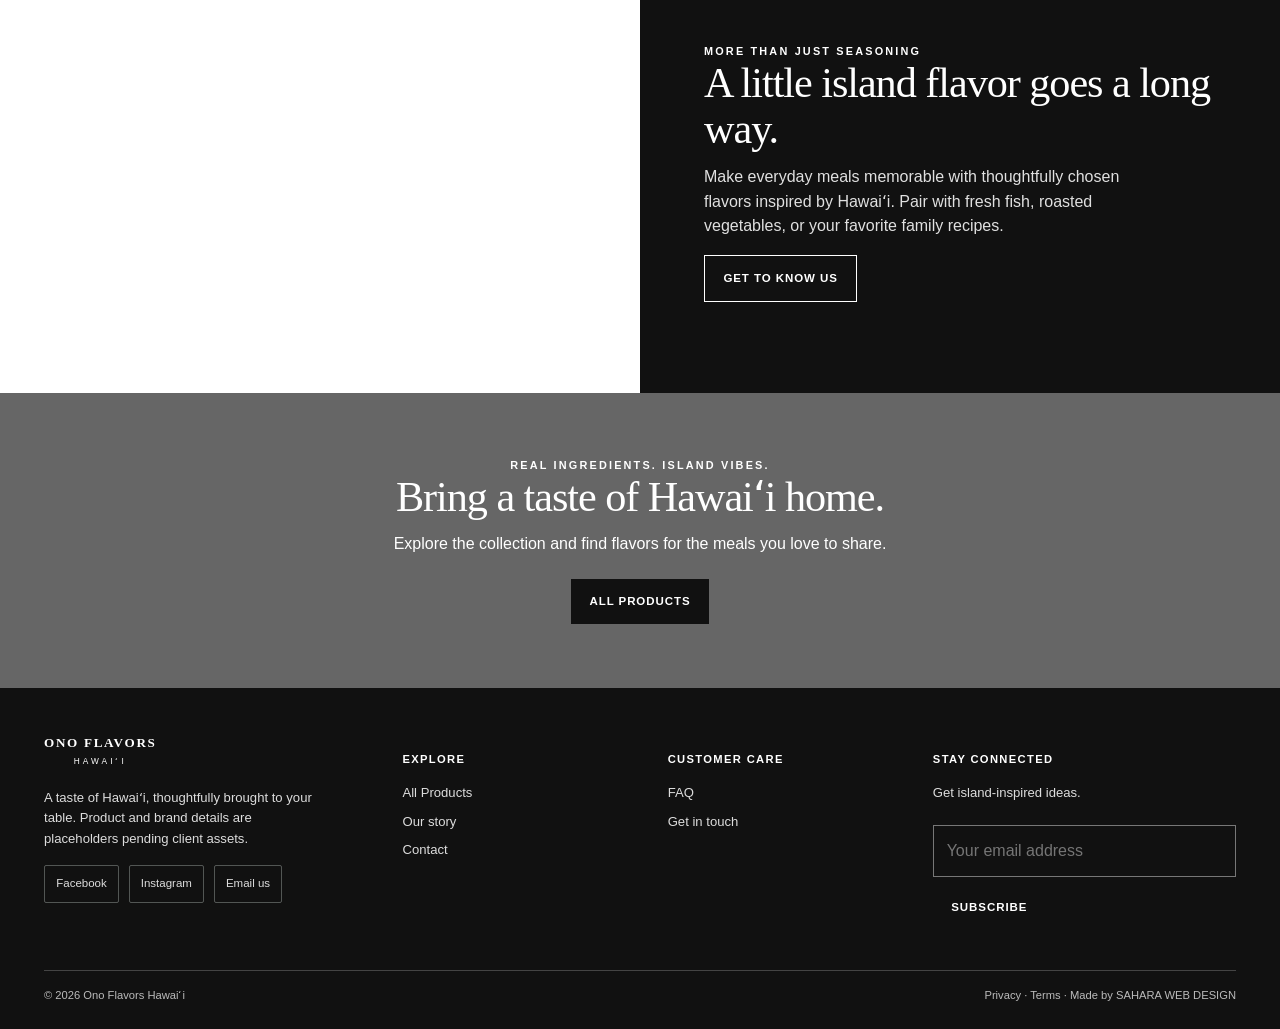
==== commit f6c533d4: "Add product photography to homepage" ====
--- a/index.html
+++ b/index.html
@@ -11,7 +11,7 @@
 
 <main>
 <section class="hero"><div class="hero-inner"><div class="hero-copy"><div class="eyebrow">A taste of Hawaiʻi</div><h1 class="serif">Authentic Hawaiian<br>Flavors, Naturally</h1><p class="lead">Thoughtfully crafted salts and seasonings to bring island-inspired flavor to your table.</p><div class="button-row"><a class="button" href="shop.html">Our Products </a><a class="button outline" href="story.html">Our story</a></div></div></div></section>
-<section class="section"><div class="container"><div class="section-head"><div class="eyebrow">From our kitchen to yours</div><h2 class="serif">Find your island flavor</h2><p>Explore Maui-crafted sea salt blends, smoked salts, cocktail salts, and Hawaiian-style rubs.</p></div><div class="product-grid"><article class="product-card"><a class="product-photo placeholder" href="product.html?id=hibiscus-sea-salt" aria-label="View Hibiscus Sea Salt"></a><div class="product-info"><h3><a href="product.html?id=hibiscus-sea-salt">Hibiscus Sea Salt</a></h3><p>A tropical-flavored salt for seafood, salads, and cocktails.</p><a class="button" href="product.html?id=hibiscus-sea-salt">View product</a></div></article><article class="product-card"><a class="product-photo placeholder" href="product.html?id=smoked-sea-salt" aria-label="View Smoked Sea Salt"></a><div class="product-info"><h3><a href="product.html?id=smoked-sea-salt">Smoked Sea Salt</a></h3><p>A smoky finishing touch for grilled meats, seafood, and more.</p><a class="button" href="product.html?id=smoked-sea-salt">View product</a></div></article><article class="product-card"><a class="product-photo placeholder" href="product.html?id=maui-rita-cocktail-sea-salt" aria-label="View Maui Rita Cocktail Sea Salt"></a><div class="product-info"><h3><a href="product.html?id=maui-rita-cocktail-sea-salt">“Maui Rita” Cocktail Sea Salt</a></h3><p>A lime-flavored cocktail salt for rimming glasses and adding citrus notes.</p><a class="button" href="product.html?id=maui-rita-cocktail-sea-salt">View product</a></div></article><article class="product-card"><a class="product-photo placeholder" href="product.html?id=gone-fishing-rub" aria-label="View Gone Fishing Rub"></a><div class="product-info"><h3><a href="product.html?id=gone-fishing-rub">Gone Fishing Rub</a></h3><p>A Hawaiian sea salt and spice blend made for seafood.</p><a class="button" href="product.html?id=gone-fishing-rub">View product</a></div></article></div><p style="text-align:center;margin-top:2rem"><a class="button outline" href="shop.html">Explore all 14 products</a></p></div></section>
+<section class="section"><div class="container"><div class="section-head"><div class="eyebrow">From our kitchen to yours</div><h2 class="serif">Find your island flavor</h2><p>Explore Maui-crafted sea salt blends, smoked salts, cocktail salts, and Hawaiian-style rubs.</p></div><div class="product-grid"><article class="product-card"><a class="product-photo" href="product.html?id=hibiscus-sea-salt" aria-label="View Hibiscus Sea Salt"><img src="assets/images/products/Salt-Web%20P%3APhotos/hibiscus-sea-salt.webp" alt="Hibiscus Sea Salt product jar" loading="lazy"></a><div class="product-info"><h3><a href="product.html?id=hibiscus-sea-salt">Hibiscus Sea Salt</a></h3><p>A tropical-flavored salt for seafood, salads, and cocktails.</p><a class="button" href="product.html?id=hibiscus-sea-salt">View product</a></div></article><article class="product-card"><a class="product-photo" href="product.html?id=smoked-sea-salt" aria-label="View Smoked Sea Salt"><img src="assets/images/products/Salt-Web%20P%3APhotos/smoked-sea-salt.webp" alt="Smoked Sea Salt product jar" loading="lazy"></a><div class="product-info"><h3><a href="product.html?id=smoked-sea-salt">Smoked Sea Salt</a></h3><p>A smoky finishing touch for grilled meats, seafood, and more.</p><a class="button" href="product.html?id=smoked-sea-salt">View product</a></div></article><article class="product-card"><a class="product-photo" href="product.html?id=maui-rita-cocktail-sea-salt" aria-label="View Maui Rita Cocktail Sea Salt"><img src="assets/images/products/Salt-Web%20P%3APhotos/maui-rita-cocktail-salt.webp" alt="Maui Rita Cocktail Sea Salt product jar" loading="lazy"></a><div class="product-info"><h3><a href="product.html?id=maui-rita-cocktail-sea-salt">“Maui Rita” Cocktail Sea Salt</a></h3><p>A lime-flavored cocktail salt for rimming glasses and adding citrus notes.</p><a class="button" href="product.html?id=maui-rita-cocktail-sea-salt">View product</a></div></article><article class="product-card"><a class="product-photo" href="product.html?id=gone-fishing-rub" aria-label="View Gone Fishing Rub"><img src="assets/images/products/Salt-Web%20P%3APhotos/gone-fishing-rub.jpg" alt="Gone Fishing Rub product jar" loading="lazy"></a><div class="product-info"><h3><a href="product.html?id=gone-fishing-rub">Gone Fishing Rub</a></h3><p>A Hawaiian sea salt and spice blend made for seafood.</p><a class="button" href="product.html?id=gone-fishing-rub">View product</a></div></article></div><p style="text-align:center;margin-top:2rem"><a class="button outline" href="shop.html">Explore all 14 products</a></p></div></section>
 <section class="split"><div class="split-image" style="background-image:url('https://images.unsplash.com/photo-1467003909585-2f8a72700288?auto=format&fit=crop&w=1200&q=85')"></div><div class="split-copy"><div class="eyebrow" style="color:#ffffff">More than just seasoning</div><h2 class="serif">A little island flavor goes a long way.</h2><p>Make everyday meals memorable with thoughtfully chosen flavors inspired by Hawaiʻi. Pair with fresh fish, roasted vegetables, or your favorite family recipes.</p><div><a class="button outline" href="story.html">Get to know us </a></div></div></section>
 
 <section class="banner"><div class="eyebrow" style="color:#ffffff">Real ingredients. Island vibes.</div><h2 class="serif">Bring a taste of Hawaiʻi home.</h2><p>Explore the collection and find flavors for the meals you love to share.</p><a class="button" href="shop.html">All Products</a></section>
--- a/assets/styles.css
+++ b/assets/styles.css
@@ -129,3 +129,7 @@
 @media(max-width:680px){.story-page-hero{min-height:590px;padding:4rem 1rem}.story-page-hero h1{font-size:clamp(2.8rem,13vw,4.2rem)}.story-page-hero p{font-size:.92rem}.story-image{min-height:300px}}
 
 .story-closing{margin:clamp(3rem,7vw,6rem) auto 0;max-width:760px;text-align:center;padding:clamp(2rem,5vw,4rem) 1.5rem;border-top:1px solid var(--line,#d8d8d8)}.story-closing p{max-width:620px;margin:1rem auto;line-height:1.7}
+
+/* Product imagery: keep original photo proportions within the detail frame. */
+.detail-image{overflow:hidden;background:#f1f1f1;display:grid;place-items:center;}
+.detail-image img{width:100%;height:100%;max-height:680px;object-fit:contain;}
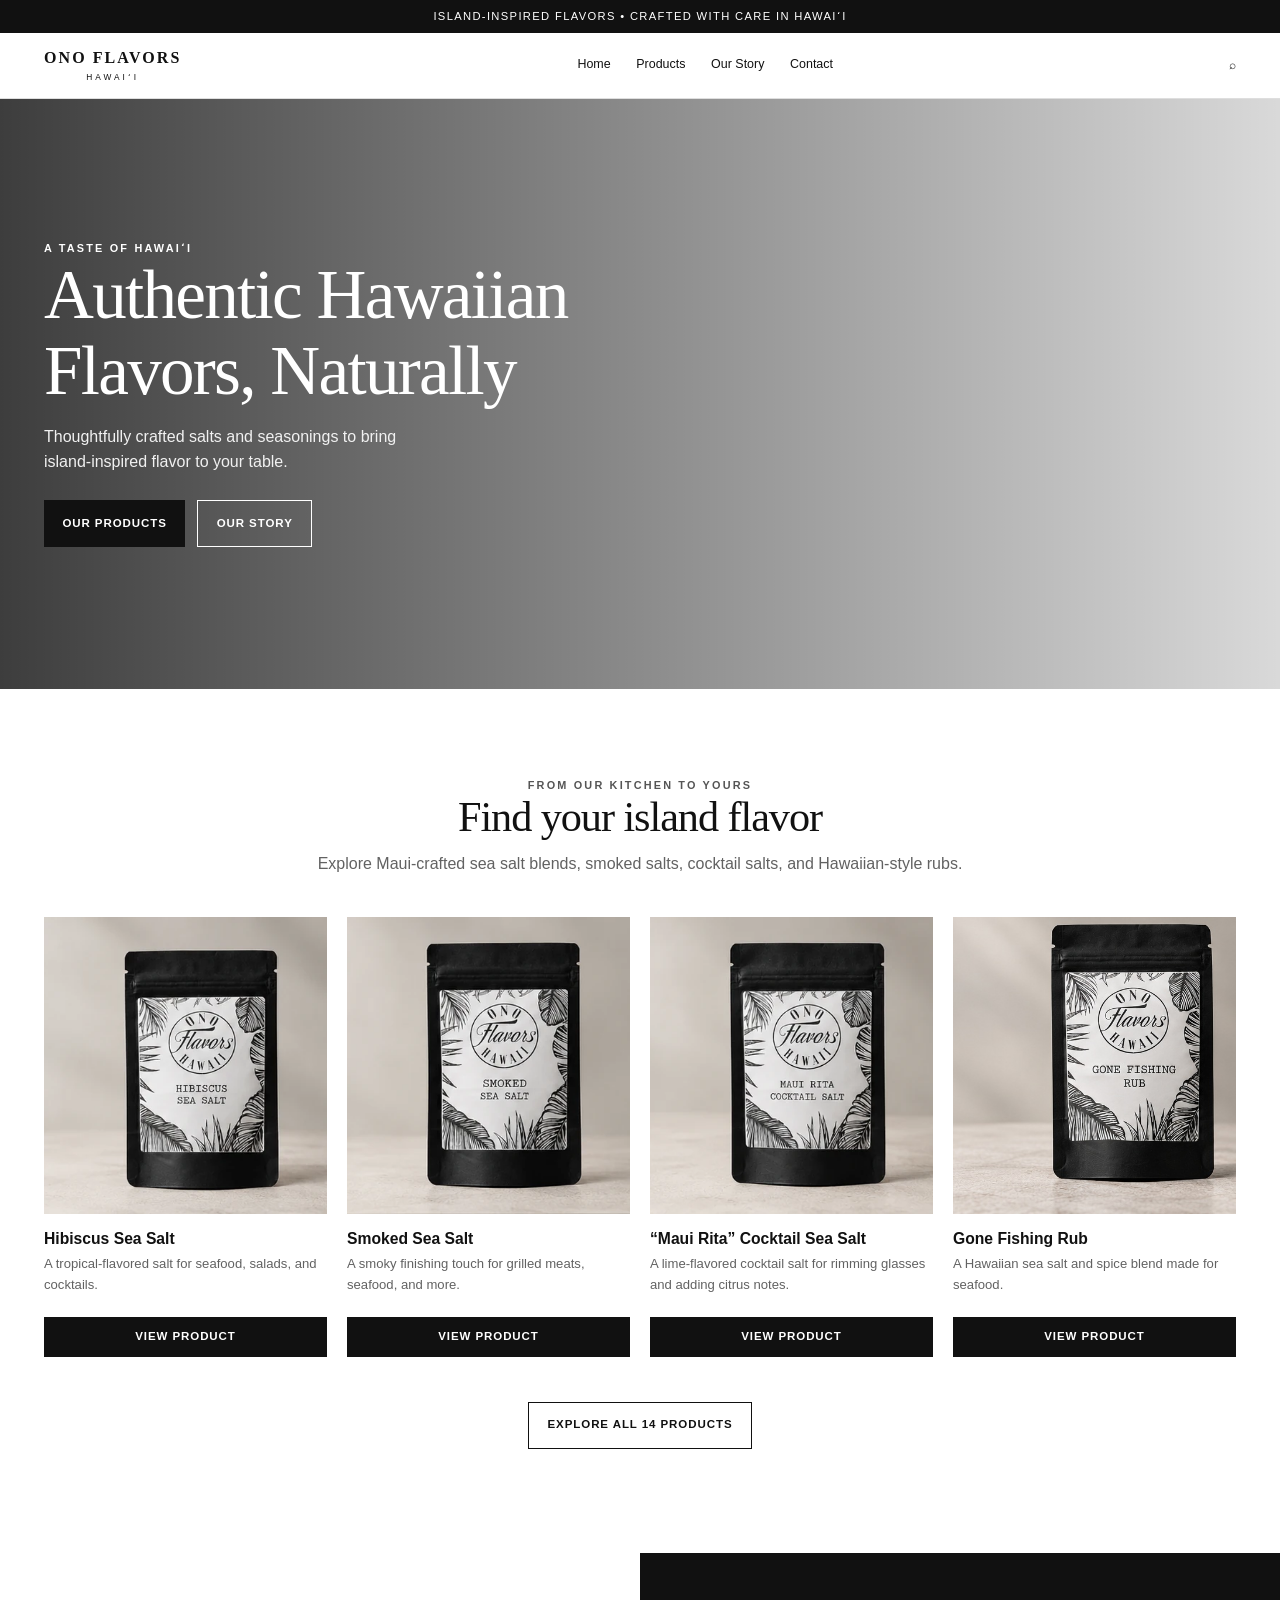
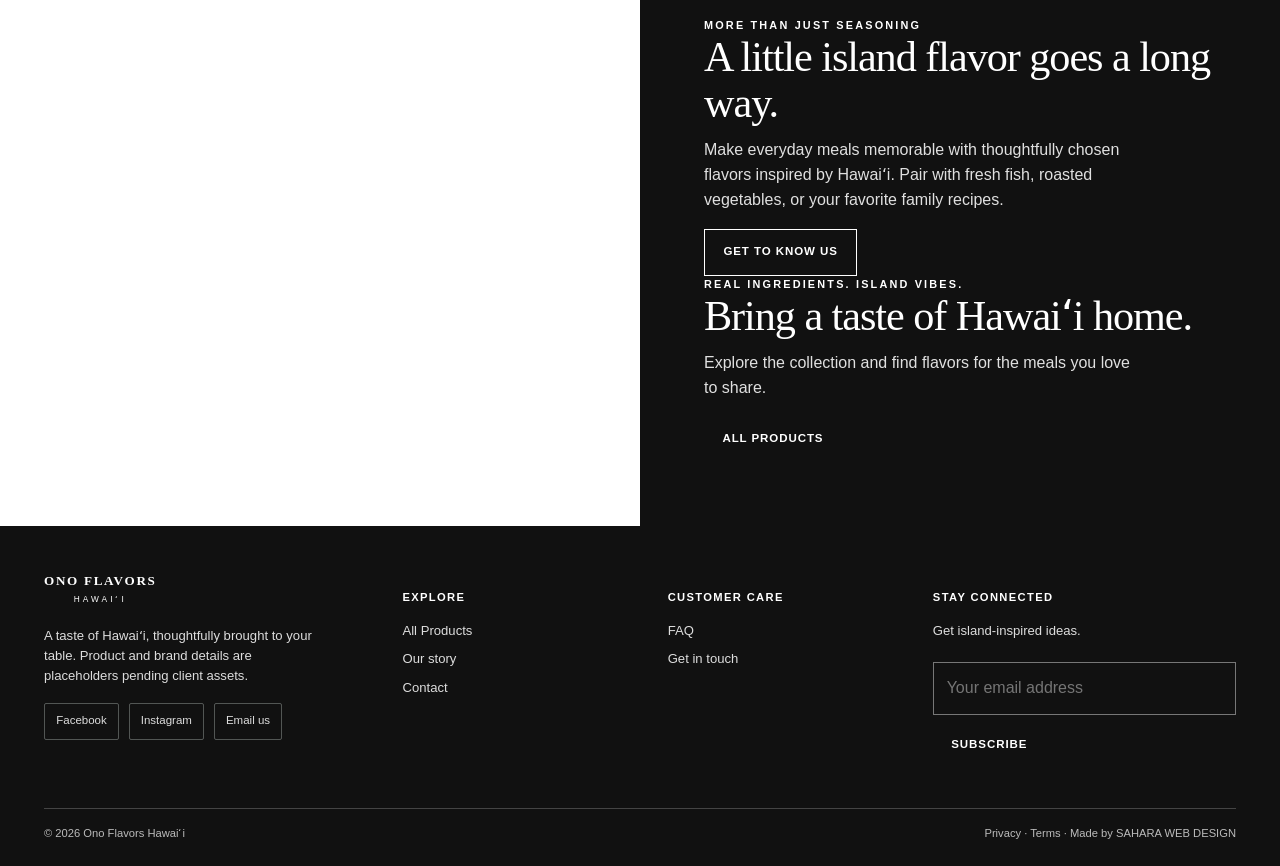
==== commit 48f04a40: "Extend homepage food image and black panel through closing section" ====
--- a/index.html
+++ b/index.html
@@ -12,14 +12,12 @@
 <main>
 <section class="hero"><div class="hero-inner"><div class="hero-copy"><div class="eyebrow">A taste of Hawaiʻi</div><h1 class="serif">Authentic Hawaiian<br>Flavors, Naturally</h1><p class="lead">Thoughtfully crafted salts and seasonings to bring island-inspired flavor to your table.</p><div class="button-row"><a class="button" href="shop.html">Our Products </a><a class="button outline" href="story.html">Our story</a></div></div></div></section>
 <section class="section"><div class="container"><div class="section-head"><div class="eyebrow">From our kitchen to yours</div><h2 class="serif">Find your island flavor</h2><p>Explore Maui-crafted sea salt blends, smoked salts, cocktail salts, and Hawaiian-style rubs.</p></div><div class="product-grid"><article class="product-card"><a class="product-photo" href="product.html?id=hibiscus-sea-salt" aria-label="View Hibiscus Sea Salt"><img src="assets/images/products/Salt-Web%20P%3APhotos/hibiscus-sea-salt.webp" alt="Hibiscus Sea Salt product jar" loading="lazy"></a><div class="product-info"><h3><a href="product.html?id=hibiscus-sea-salt">Hibiscus Sea Salt</a></h3><p>A tropical-flavored salt for seafood, salads, and cocktails.</p><a class="button" href="product.html?id=hibiscus-sea-salt">View product</a></div></article><article class="product-card"><a class="product-photo" href="product.html?id=smoked-sea-salt" aria-label="View Smoked Sea Salt"><img src="assets/images/products/Salt-Web%20P%3APhotos/smoked-sea-salt.webp" alt="Smoked Sea Salt product jar" loading="lazy"></a><div class="product-info"><h3><a href="product.html?id=smoked-sea-salt">Smoked Sea Salt</a></h3><p>A smoky finishing touch for grilled meats, seafood, and more.</p><a class="button" href="product.html?id=smoked-sea-salt">View product</a></div></article><article class="product-card"><a class="product-photo" href="product.html?id=maui-rita-cocktail-sea-salt" aria-label="View Maui Rita Cocktail Sea Salt"><img src="assets/images/products/Salt-Web%20P%3APhotos/maui-rita-cocktail-salt.webp" alt="Maui Rita Cocktail Sea Salt product jar" loading="lazy"></a><div class="product-info"><h3><a href="product.html?id=maui-rita-cocktail-sea-salt">“Maui Rita” Cocktail Sea Salt</a></h3><p>A lime-flavored cocktail salt for rimming glasses and adding citrus notes.</p><a class="button" href="product.html?id=maui-rita-cocktail-sea-salt">View product</a></div></article><article class="product-card"><a class="product-photo" href="product.html?id=gone-fishing-rub" aria-label="View Gone Fishing Rub"><img src="assets/images/products/Salt-Web%20P%3APhotos/gone-fishing-rub.jpg" alt="Gone Fishing Rub product jar" loading="lazy"></a><div class="product-info"><h3><a href="product.html?id=gone-fishing-rub">Gone Fishing Rub</a></h3><p>A Hawaiian sea salt and spice blend made for seafood.</p><a class="button" href="product.html?id=gone-fishing-rub">View product</a></div></article></div><p style="text-align:center;margin-top:2rem"><a class="button outline" href="shop.html">Explore all 14 products</a></p></div></section>
-<section class="split"><div class="split-image" style="background-image:url('https://images.unsplash.com/photo-1467003909585-2f8a72700288?auto=format&fit=crop&w=1200&q=85')"></div><div class="split-copy"><div class="eyebrow" style="color:#ffffff">More than just seasoning</div><h2 class="serif">A little island flavor goes a long way.</h2><p>Make everyday meals memorable with thoughtfully chosen flavors inspired by Hawaiʻi. Pair with fresh fish, roasted vegetables, or your favorite family recipes.</p><div><a class="button outline" href="story.html">Get to know us </a></div></div></section>
-
-<section class="banner"><div class="eyebrow" style="color:#ffffff">Real ingredients. Island vibes.</div><h2 class="serif">Bring a taste of Hawaiʻi home.</h2><p>Explore the collection and find flavors for the meals you love to share.</p><a class="button" href="shop.html">All Products</a></section>
+<section class="split split-closeout"><div class="split-image" style="background-image:url('https://images.unsplash.com/photo-1467003909585-2f8a72700288?auto=format&fit=crop&w=1200&q=85')"></div><div class="split-copy"><div class="closeout-block"><div class="eyebrow" style="color:#ffffff">More than just seasoning</div><h2 class="serif">A little island flavor goes a long way.</h2><p>Make everyday meals memorable with thoughtfully chosen flavors inspired by Hawaiʻi. Pair with fresh fish, roasted vegetables, or your favorite family recipes.</p><div><a class="button outline" href="story.html">Get to know us </a></div></div><div class="closeout-block closeout-shop"><div class="eyebrow" style="color:#ffffff">Real ingredients. Island vibes.</div><h2 class="serif">Bring a taste of Hawaiʻi home.</h2><p>Explore the collection and find flavors for the meals you love to share.</p><a class="button" href="shop.html">All Products</a></div></div></section>
 </main>
 
 <footer class="footer"><div class="container"><div class="footer-grid">
 <div><a class="logo" href="index.html" style="color:#ffffff;display:inline-block">ONO FLAVORS<small>HAWAIʻI</small></a><p style="margin-top:1rem;max-width:270px">A taste of Hawaiʻi, thoughtfully brought to your table. Product and brand details are placeholders pending client assets.</p>
-<div class="social-links" aria-label="Social and contact links"><a href="https://www.facebook.com/search/top?q=Ono%20Flavors%20Hawaii" target="_blank" rel="noopener noreferrer">Facebook </a><a href="https://www.instagram.com/explore/search/keyword/?q=Ono%20Flavors%20Hawaii" target="_blank" rel="noopener noreferrer">Instagram </a><a href="mailto:onoflavors@gmail.com">Email us </a></div></div>
+<div class="social-links" aria-label="Social and contact links"><a href="https://www.facebook.com/onoflavorshawaii" target="_blank" rel="noopener noreferrer">Facebook </a><a href="https://www.instagram.com/ono.flavors.hawaii/" target="_blank" rel="noopener noreferrer">Instagram </a><a href="mailto:onoflavors@gmail.com">Email us </a></div></div>
 <div><h4>Explore</h4><div class="footer-links"><a href="shop.html">All Products</a><a href="story.html">Our story</a><a href="contact.html">Contact</a></div></div>
 <div><h4>Customer care</h4><div class="footer-links"><a href="faq.html">FAQ</a><a href="contact.html">Get in touch</a></div></div>
 <div><h4>Stay connected</h4><p>Get island-inspired ideas.</p><form data-newsletter><input type="email" required placeholder="Your email address" aria-label="Your email address"><button type="submit">Subscribe</button></form></div>
--- a/assets/styles.css
+++ b/assets/styles.css
@@ -116,6 +116,23 @@
 .product-collection .product-grid{grid-template-columns:repeat(auto-fit,minmax(min(100%,240px),260px));justify-content:center;}
 @media(max-width:760px){.product-collection .product-grid{grid-template-columns:repeat(2,minmax(0,260px));justify-content:center;}}
 @media(max-width:420px){.product-collection .product-grid{grid-template-columns:minmax(0,1fr);justify-content:center;}}
+/* Homepage featured product cards: align action buttons on mobile */
+@media(max-width:680px){
+  .section .product-grid>.product-card{display:flex;flex-direction:column;height:100%}
+  .section .product-grid>.product-card .product-info{display:flex;flex-direction:column;flex:1;min-height:220px}
+  .section .product-grid>.product-card .product-info>p{flex:1}
+  .section .product-grid>.product-card .product-info>.button{margin-top:auto}
+}
+/* Keep product action buttons aligned across mobile product cards */
+@media(max-width:760px){
+  .product-collection .product-card{height:100%}
+  .product-collection .product-info{display:flex;flex-direction:column;min-width:0}
+  .product-collection .product-info>p:not(.eyebrow){flex:1}
+  .product-collection .product-info .button{margin-top:auto}
+}
+@media(max-width:420px){
+  .product-collection .product-info{min-height:230px}
+}
 
 /* Our Story page layout pass: homepage-height hero; client photo to be supplied later. */
 .story-page-hero{position:relative;min-height:590px;padding:5rem 1.5rem;display:flex;align-items:center;justify-content:center;text-align:center;color:#111;background:#fff;border-bottom:1px solid #dedede;}
